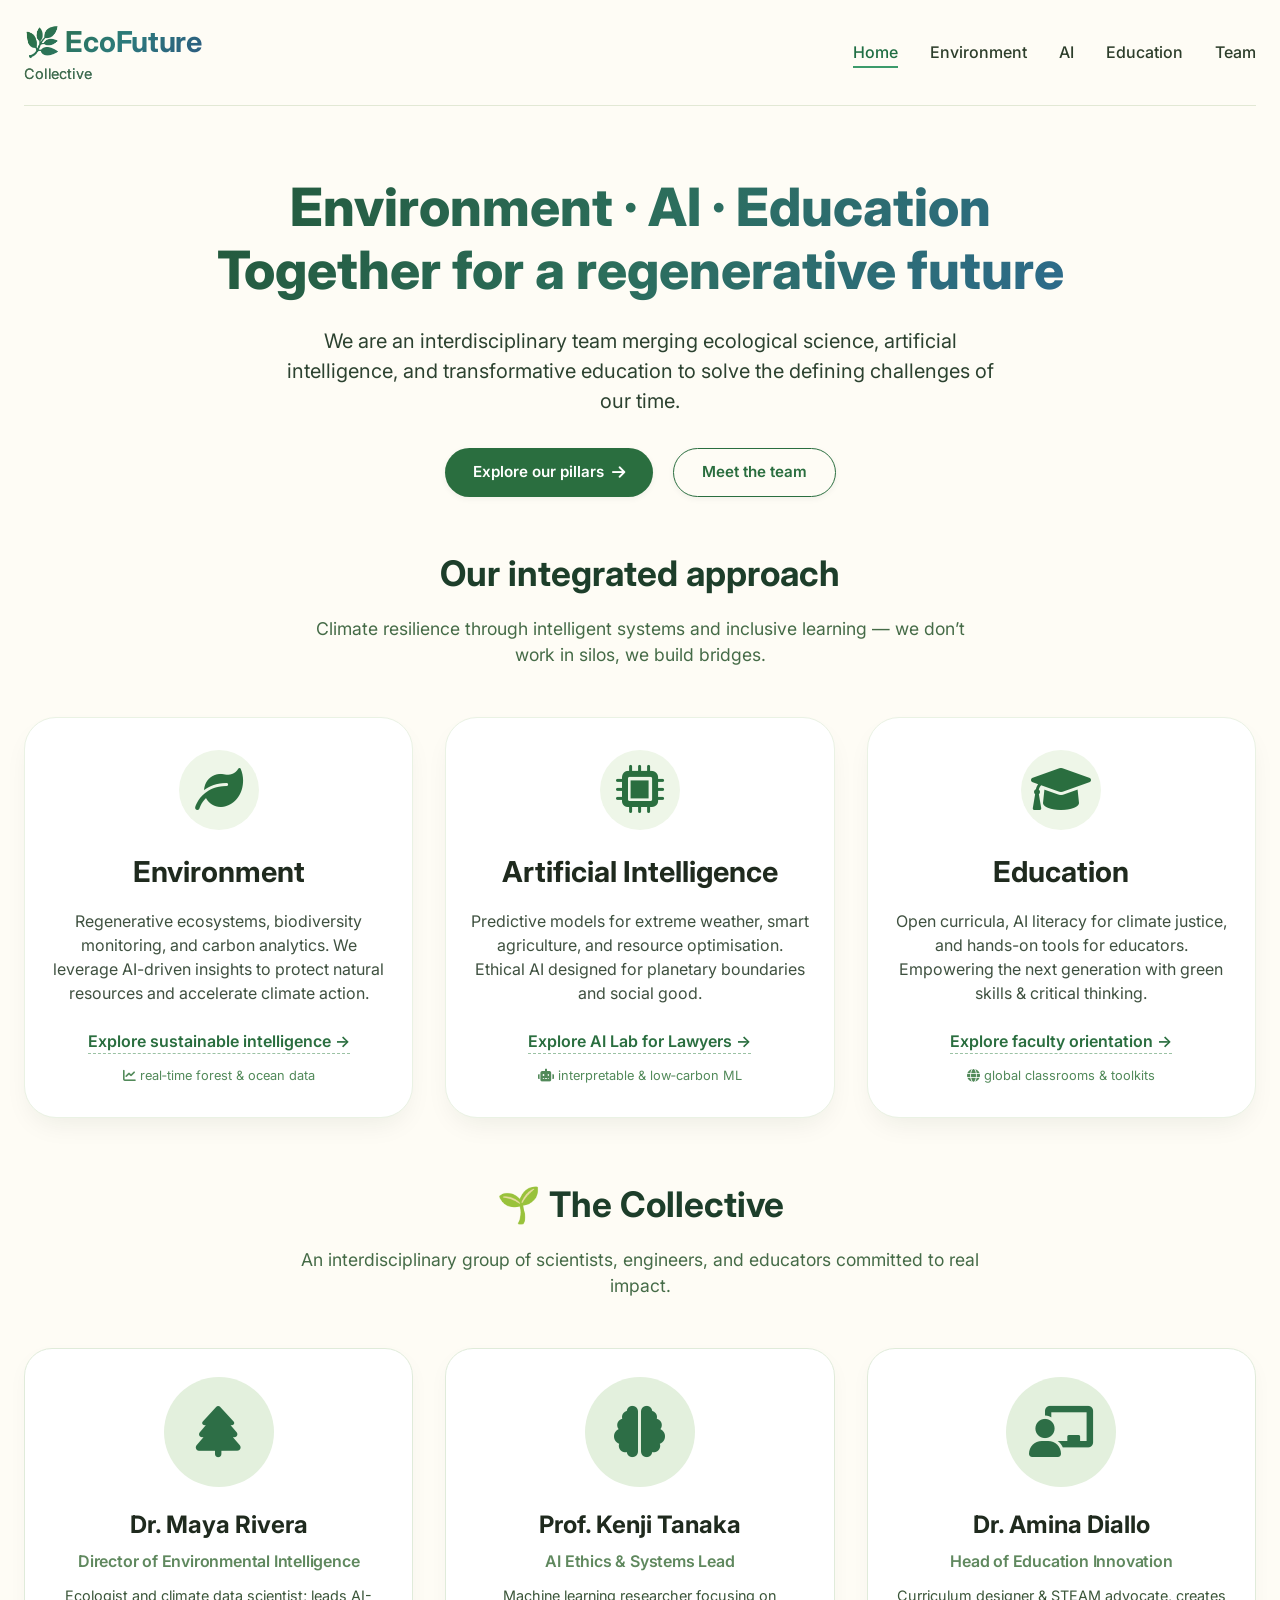
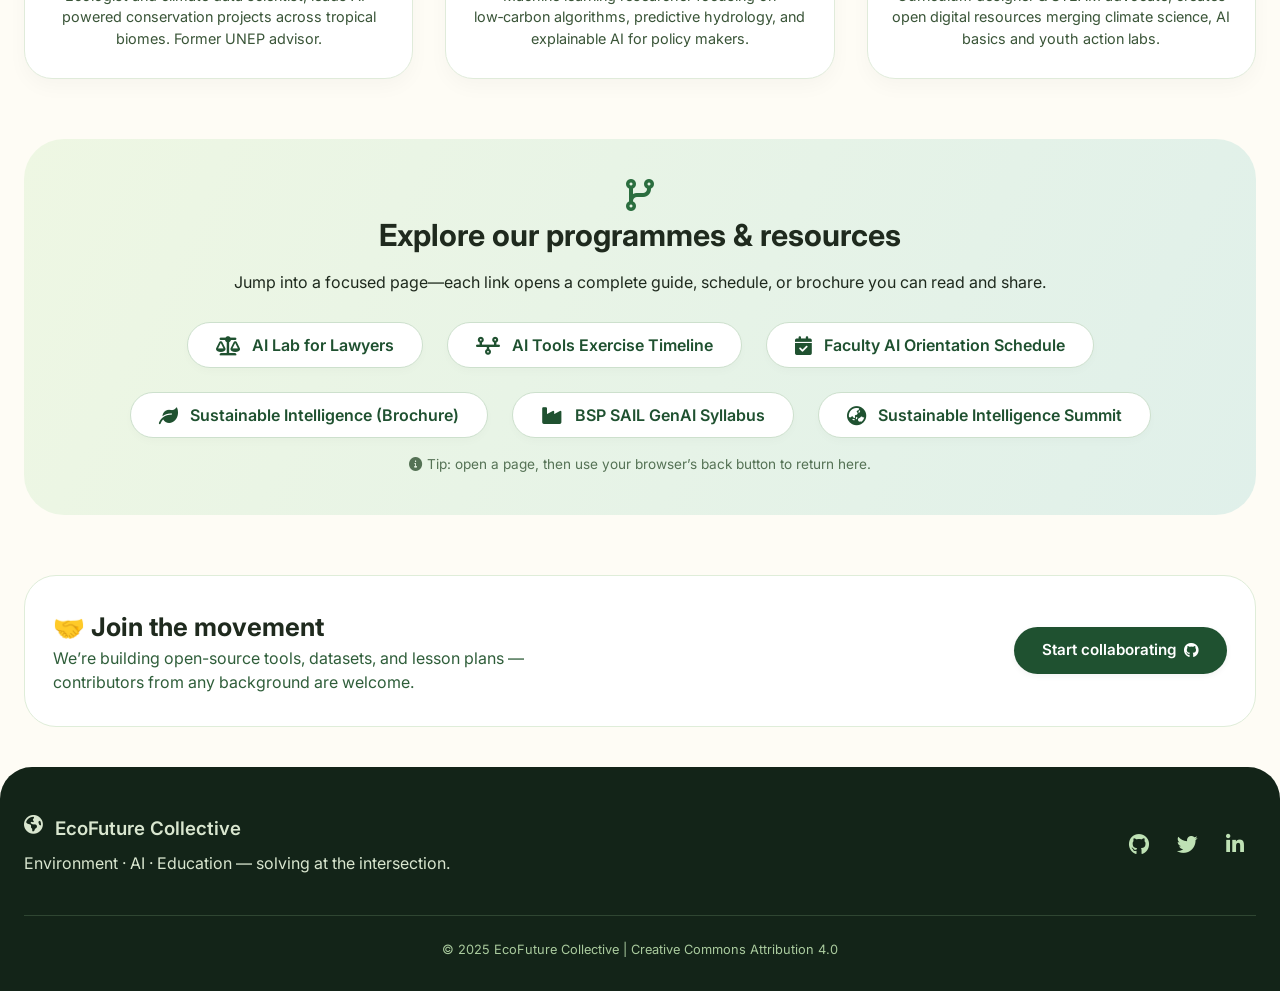
==== index.html @ 210dbbd4 "Update index.html" ====
<!DOCTYPE html>
<html lang="en">
<head>
  <meta charset="UTF-8">
  <meta name="viewport" content="width=device-width, initial-scale=1.0, viewport-fit=cover">
  <meta name="description" content="EcoFuture Collective — Bridging Environment, Artificial Intelligence, and Education to build a sustainable and inclusive future.">
  <meta name="theme-color" content="#1e3a2f">
  <title>EcoFuture Collective | Environment · AI · Education</title>
  <!-- Google Fonts & Font Awesome -->
  <link href="https://fonts.googleapis.com/css2?family=Inter:opsz,wght@14..32,300;14..32,400;14..32,500;14..32,600;14..32,700&display=swap" rel="stylesheet">
  <link rel="stylesheet" href="https://cdnjs.cloudflare.com/ajax/libs/font-awesome/6.0.0-beta3/css/all.min.css">
  <style>
    * {
      margin: 0;
      padding: 0;
      box-sizing: border-box;
    }

    body {
      font-family: 'Inter', sans-serif;
      background-color: #fefcf5;
      color: #1f2a1e;
      line-height: 1.5;
      scroll-behavior: smooth;
    }

    /* container utility */
    .container {
      max-width: 1280px;
      margin: 0 auto;
      padding: 0 24px;
    }

    /* header & navigation */
    .navbar {
      display: flex;
      justify-content: space-between;
      align-items: center;
      flex-wrap: wrap;
      padding: 20px 0;
      border-bottom: 1px solid #e2e8d5;
      background: rgba(254, 252, 245, 0.96);
      backdrop-filter: blur(2px);
      position: sticky;
      top: 0;
      z-index: 10;
    }

    .logo h1 {
      font-size: 1.8rem;
      font-weight: 700;
      background: linear-gradient(135deg, #2b6e3c, #2c7a7b, #2c5282);
      background-clip: text;
      -webkit-background-clip: text;
      color: transparent;
      letter-spacing: -0.3px;
    }
    .logo span {
      font-size: 0.9rem;
      font-weight: 400;
      background: none;
      color: #476b4b;
      display: block;
      letter-spacing: 0.2px;
    }

    .nav-links {
      display: flex;
      gap: 32px;
      list-style: none;
    }
    .nav-links a {
      text-decoration: none;
      font-weight: 500;
      color: #2d3e2b;
      transition: 0.2s ease;
      border-bottom: 2px solid transparent;
      padding-bottom: 4px;
    }
    .nav-links a:hover, .nav-links a.active {
      color: #1f6e43;
      border-bottom-color: #3c9b6b;
    }

    /* buttons & cards */
    .btn {
      display: inline-flex;
      align-items: center;
      gap: 8px;
      background-color: #2a6e3f;
      color: white;
      padding: 12px 28px;
      border-radius: 40px;
      font-weight: 600;
      text-decoration: none;
      transition: all 0.25s ease;
      border: none;
      cursor: pointer;
      font-size: 0.95rem;
      box-shadow: 0 2px 6px rgba(0,0,0,0.05);
    }
    .btn-outline {
      background: transparent;
      border: 1.5px solid #2a6e3f;
      color: #2a6e3f;
    }
    .btn-outline:hover {
      background: #2a6e3f10;
      transform: translateY(-2px);
      border-color: #1f5733;
    }
    .btn:hover {
      background-color: #1e5934;
      transform: translateY(-2px);
      box-shadow: 0 8px 18px rgba(32, 80, 40, 0.15);
    }

    /* hero */
    .hero {
      padding: 70px 0 50px;
      text-align: center;
    }
    .hero h2 {
      font-size: 3.3rem;
      font-weight: 800;
      line-height: 1.2;
      background: linear-gradient(125deg, #1f4f2d, #2c6e5c, #2e6a9e);
      background-clip: text;
      -webkit-background-clip: text;
      color: transparent;
      margin-bottom: 24px;
    }
    .hero p {
      font-size: 1.25rem;
      max-width: 720px;
      margin: 0 auto 32px;
      color: #2c4230;
    }
    .hero-btns {
      display: flex;
      gap: 20px;
      justify-content: center;
      flex-wrap: wrap;
    }

    /* section titles */
    .section-title {
      font-size: 2.2rem;
      font-weight: 700;
      margin-bottom: 16px;
      text-align: center;
      color: #1d3e2a;
    }
    .section-sub {
      text-align: center;
      max-width: 680px;
      margin: 0 auto 48px;
      color: #456b47;
      font-size: 1.1rem;
    }

    /* cards grid (3 pillars) */
    .cards-grid {
      display: grid;
      grid-template-columns: repeat(auto-fit, minmax(290px, 1fr));
      gap: 32px;
      margin: 20px 0 60px;
    }
    .pillar-card {
      background: white;
      border-radius: 32px;
      padding: 32px 24px;
      text-align: center;
      transition: all 0.3s ease;
      box-shadow: 0 12px 28px -8px rgba(0, 32, 0, 0.08);
      border: 1px solid #eaf2e4;
    }
    .pillar-card:hover {
      transform: translateY(-6px);
      box-shadow: 0 24px 38px -12px rgba(46, 87, 42, 0.18);
      border-color: #bfe0c9;
    }
    .pillar-icon {
      font-size: 3rem;
      margin-bottom: 20px;
      display: inline-block;
      background: #eef6e8;
      width: 80px;
      height: 80px;
      line-height: 80px;
      border-radius: 60px;
      color: #2a6e3f;
    }
    .pillar-card h3 {
      font-size: 1.8rem;
      font-weight: 700;
      margin-bottom: 16px;
    }
    .pillar-card p {
      color: #3f5140;
      margin-bottom: 24px;
    }
    .card-link {
      font-weight: 600;
      color: #2a6e3f;
      text-decoration: none;
      display: inline-flex;
      align-items: center;
      gap: 6px;
      border-bottom: 1px dashed #9bc2a4;
    }
    .card-link:hover {
      color: #134b2a;
      gap: 10px;
    }

    /* team section */
    .team-grid {
      display: grid;
      grid-template-columns: repeat(auto-fit, minmax(260px, 1fr));
      gap: 32px;
      margin: 40px 0 40px;
    }
    .team-card {
      background: #ffffffdd;
      backdrop-filter: blur(2px);
      background: white;
      border-radius: 28px;
      padding: 28px 20px;
      text-align: center;
      transition: 0.2s;
      box-shadow: 0 8px 20px rgba(0, 0, 0, 0.03);
      border: 1px solid #e0ebda;
    }
    .team-avatar {
      width: 110px;
      height: 110px;
      background: #e3f0dd;
      border-radius: 100px;
      display: flex;
      align-items: center;
      justify-content: center;
      margin: 0 auto 20px;
      font-size: 3.2rem;
      color: #2d6e46;
    }
    .team-card h4 {
      font-size: 1.5rem;
      font-weight: 700;
      margin-bottom: 6px;
    }
    .team-role {
      color: #5f885e;
      font-weight: 600;
      margin-bottom: 12px;
      letter-spacing: -0.2px;
    }
    .team-bio {
      font-size: 0.9rem;
      color: #3a5538;
    }

    /* callout - project pages index */
    .pages-index {
      background: linear-gradient(115deg, #eef7e3 0%, #e0f0ea 100%);
      border-radius: 40px;
      padding: 40px 32px;
      margin: 60px 0;
      text-align: center;
    }
    .pages-index h3 {
      font-size: 1.9rem;
      font-weight: 700;
      margin-bottom: 12px;
    }
    .badge-links {
      display: flex;
      flex-wrap: wrap;
      justify-content: center;
      gap: 24px;
      margin: 28px 0 12px;
    }
    .page-badge {
      background: white;
      padding: 10px 28px;
      border-radius: 80px;
      font-weight: 600;
      text-decoration: none;
      color: #1f5130;
      box-shadow: 0 4px 8px rgba(0,0,0,0.02);
      transition: all 0.2s;
      border: 1px solid #cde0cd;
      display: inline-flex;
      align-items: center;
      gap: 12px;
    }
    .page-badge i {
      font-size: 1.2rem;
    }
    .page-badge:hover {
      background: #1f4f2d;
      color: white;
      border-color: #1f4f2d;
      transform: translateY(-2px);
    }
    .info-note {
      font-size: 0.85rem;
      color: #557255;
      margin-top: 16px;
    }

    /* footer */
    footer {
      background: #132418;
      color: #d9e6cf;
      padding: 48px 0 32px;
      margin-top: 20px;
      border-radius: 32px 32px 0 0;
    }
    .footer-content {
      display: flex;
      justify-content: space-between;
      flex-wrap: wrap;
      gap: 30px;
      align-items: center;
    }
    .footer-links a {
      color: #bfe2b5;
      margin: 0 12px;
      text-decoration: none;
      font-size: 1.3rem;
      transition: 0.2s;
    }
    .footer-links a:hover {
      color: white;
    }
    .copyright {
      text-align: center;
      margin-top: 40px;
      font-size: 0.8rem;
      border-top: 1px solid #2f4632;
      padding-top: 24px;
      color: #aacb9e;
    }

    @media (max-width: 768px) {
      .navbar {
        flex-direction: column;
        gap: 12px;
      }
      .hero h2 {
        font-size: 2.2rem;
      }
      .section-title {
        font-size: 1.8rem;
      }
      .container {
        padding: 0 20px;
      }
      .badge-links {
        flex-direction: column;
        align-items: center;
      }
      .page-badge {
        width: 80%;
      }
    }
  </style>
</head>
<body>

<div class="container">
  <!-- header navigation -->
  <nav class="navbar">
    <div class="logo">
      <h1>🌿 EcoFuture <span>Collective</span></h1>
    </div>
    <ul class="nav-links">
      <li><a href="#" class="active">Home</a></li>
      <li><a href="#environment-page">Environment</a></li>
      <li><a href="#ai-page">AI</a></li>
      <li><a href="#education-page">Education</a></li>
      <li><a href="#team">Team</a></li>
    </ul>
  </nav>

  <!-- Hero section -->
  <section class="hero">
    <h2>Environment · AI · Education<br>Together for a regenerative future</h2>
    <p>We are an interdisciplinary team merging ecological science, artificial intelligence, and transformative education to solve the defining challenges of our time.</p>
    <div class="hero-btns">
      <a href="#pillars" class="btn">Explore our pillars <i class="fas fa-arrow-right"></i></a>
      <a href="#team" class="btn btn-outline">Meet the team</a>
    </div>
  </section>

  <!-- 3 Core Pillars: Environment, AI, Education (cards) -->
  <div id="pillars"></div>
  <div class="section-title">Our integrated approach</div>
  <div class="section-sub">Climate resilience through intelligent systems and inclusive learning — we don’t work in silos, we build bridges.</div>
  <div class="cards-grid">
    <!-- Environment card -->
    <div class="pillar-card" id="environment-page">
      <div class="pillar-icon"><i class="fas fa-leaf"></i></div>
      <h3>Environment</h3>
      <p>Regenerative ecosystems, biodiversity monitoring, and carbon analytics. We leverage AI-driven insights to protect natural resources and accelerate climate action.</p>
      <a href="sustainable_Intelligence.html" class="card-link">Explore sustainable intelligence →</a>
      <div style="margin-top: 12px; font-size:0.8rem; color:#528a5a;"><i class="fas fa-chart-line"></i> real‑time forest & ocean data</div>
    </div>
    <!-- AI card -->
    <div class="pillar-card" id="ai-page">
      <div class="pillar-icon"><i class="fas fa-microchip"></i></div>
      <h3>Artificial Intelligence</h3>
      <p>Predictive models for extreme weather, smart agriculture, and resource optimisation. Ethical AI designed for planetary boundaries and social good.</p>
      <a href="ai_lab_for_lawyers.html" class="card-link">Explore AI Lab for Lawyers →</a>
      <div style="margin-top: 12px; font-size:0.8rem; color:#528a5a;"><i class="fas fa-robot"></i> interpretable & low‑carbon ML</div>
    </div>
    <!-- Education card -->
    <div class="pillar-card" id="education-page">
      <div class="pillar-icon"><i class="fas fa-graduation-cap"></i></div>
      <h3>Education</h3>
      <p>Open curricula, AI literacy for climate justice, and hands-on tools for educators. Empowering the next generation with green skills & critical thinking.</p>
      <a href="faculty_ai_orientation_schedule_fixed.html" class="card-link">Explore faculty orientation →</a>
      <div style="margin-top: 12px; font-size:0.8rem; color:#528a5a;"><i class="fas fa-globe"></i> global classrooms & toolkits</div>
    </div>
  </div>

  <!-- Team section: environment + AI + education experts -->
  <div id="team"></div>
  <div class="section-title">🌱 The Collective</div>
  <div class="section-sub">An interdisciplinary group of scientists, engineers, and educators committed to real impact.</div>
  <div class="team-grid">
    <div class="team-card">
      <div class="team-avatar"><i class="fas fa-tree"></i></div>
      <h4>Dr. Maya Rivera</h4>
      <div class="team-role">Director of Environmental Intelligence</div>
      <div class="team-bio">Ecologist and climate data scientist; leads AI-powered conservation projects across tropical biomes. Former UNEP advisor.</div>
    </div>
    <div class="team-card">
      <div class="team-avatar"><i class="fas fa-brain"></i></div>
      <h4>Prof. Kenji Tanaka</h4>
      <div class="team-role">AI Ethics & Systems Lead</div>
      <div class="team-bio">Machine learning researcher focusing on low‑carbon algorithms, predictive hydrology, and explainable AI for policy makers.</div>
    </div>
    <div class="team-card">
      <div class="team-avatar"><i class="fas fa-chalkboard-user"></i></div>
      <h4>Dr. Amina Diallo</h4>
      <div class="team-role">Head of Education Innovation</div>
      <div class="team-bio">Curriculum designer & STEAM advocate, creates open digital resources merging climate science, AI basics and youth action labs.</div>
    </div>
  </div>

  <!-- INDEX / POINTS TO THE PAGES: explicit links to environment, AI, education pages (to be created) -->
  <div class="pages-index">
    <i class="fas fa-code-branch" style="font-size: 2rem; color:#2b6e3f;"></i>
    <h3>Explore our programmes & resources</h3>
    <p>Jump into a focused page—each link opens a complete guide, schedule, or brochure you can read and share.</p>
    <div class="badge-links">
      <a href="ai_lab_for_lawyers.html" class="page-badge"><i class="fas fa-scale-balanced"></i> AI Lab for Lawyers</a>
      <a href="ai_tools_exercise_timeline.html" class="page-badge"><i class="fas fa-timeline"></i> AI Tools Exercise Timeline</a>
      <a href="faculty_ai_orientation_schedule_fixed.html" class="page-badge"><i class="fas fa-calendar-check"></i> Faculty AI Orientation Schedule</a>
      <a href="sustainable_Intelligence.html" class="page-badge"><i class="fas fa-leaf"></i> Sustainable Intelligence (Brochure)</a>
      <a href="bsp_sail_genai_syllabus.html" class="page-badge"><i class="fas fa-industry"></i> BSP SAIL GenAI Syllabus</a>
      <a href="greenai_sustainable_intelligence_event.html" class="page-badge"><i class="fas fa-earth-asia"></i> Sustainable Intelligence Summit</a>
    </div>
    <div class="info-note">
      <i class="fas fa-info-circle"></i> Tip: open a page, then use your browser’s back button to return here.
    </div>
  </div>

  <!-- extra: mission & collaboration -->
  <div style="background: #ffffff; border-radius: 32px; padding: 32px 28px; margin: 20px 0 40px; border: 1px solid #dfedd9;">
    <div style="display: flex; flex-wrap: wrap; gap: 24px; align-items: center; justify-content: space-between;">
      <div>
        <h3 style="font-size: 1.6rem; font-weight: 700;">🤝 Join the movement</h3>
        <p style="color: #2f5e3a; max-width: 500px;">We’re building open-source tools, datasets, and lesson plans — contributors from any background are welcome.</p>
      </div>
      <a href="#" class="btn" style="background: #1f5130;">Start collaborating <i class="fab fa-github"></i></a>
    </div>
  </div>
</div>

<!-- footer with github hosting reference -->
<footer>
  <div class="container">
    <div class="footer-content">
      <div>
        <h3 style="font-weight: 600; display: flex; gap: 12px;"><i class="fas fa-globe-americas"></i> EcoFuture Collective</h3>
        <p style="margin-top: 8px;">Environment · AI · Education — solving at the intersection.</p>
      </div>
      <div class="footer-links">
        <a href="https://github.com/yourlab/ecofuture-index" target="_blank" aria-label="GitHub"><i class="fab fa-github"></i></a>
        <a href="#" aria-label="Twitter"><i class="fab fa-twitter"></i></a>
        <a href="#" aria-label="LinkedIn"><i class="fab fa-linkedin-in"></i></a>
      </div>
    </div>
    <div class="copyright">
      © 2025 EcoFuture Collective | Creative Commons Attribution 4.0
    </div>
  </div>
</footer>

<!-- tiny smooth scroll to avoid anchor jumps -->
<script>
  document.querySelectorAll('a[href^="#"]').forEach(anchor => {
    anchor.addEventListener('click', function(e) {
      const targetId = this.getAttribute('href');
      if (targetId === "#" || targetId === "") return;
      const targetElement = document.querySelector(targetId);
      if (targetElement) {
        e.preventDefault();
        targetElement.scrollIntoView({ behavior: 'smooth', block: 'start' });
      }
    });
  });
  // console note for GitHub Pages readiness
  console.log("Index — ready to host. Use the hub links to navigate to separate pages.");
</script>

</body>
</html>
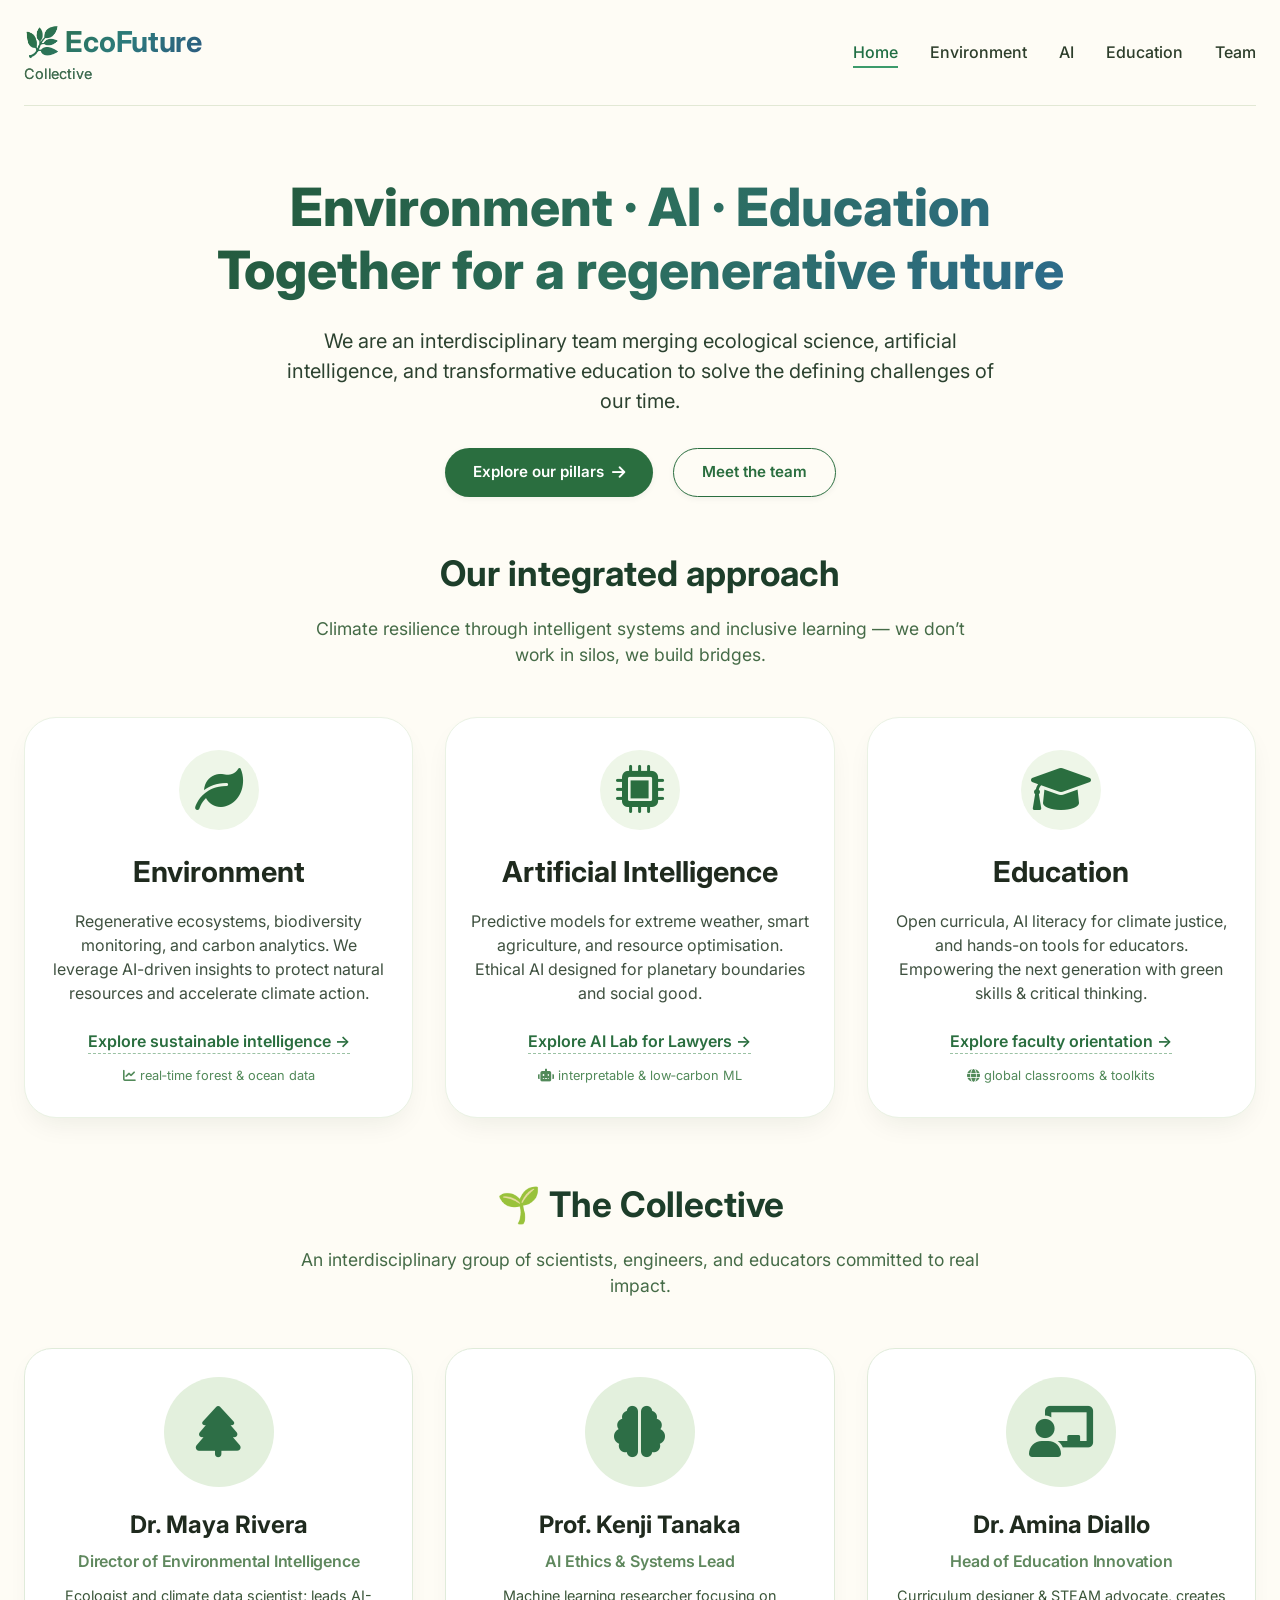
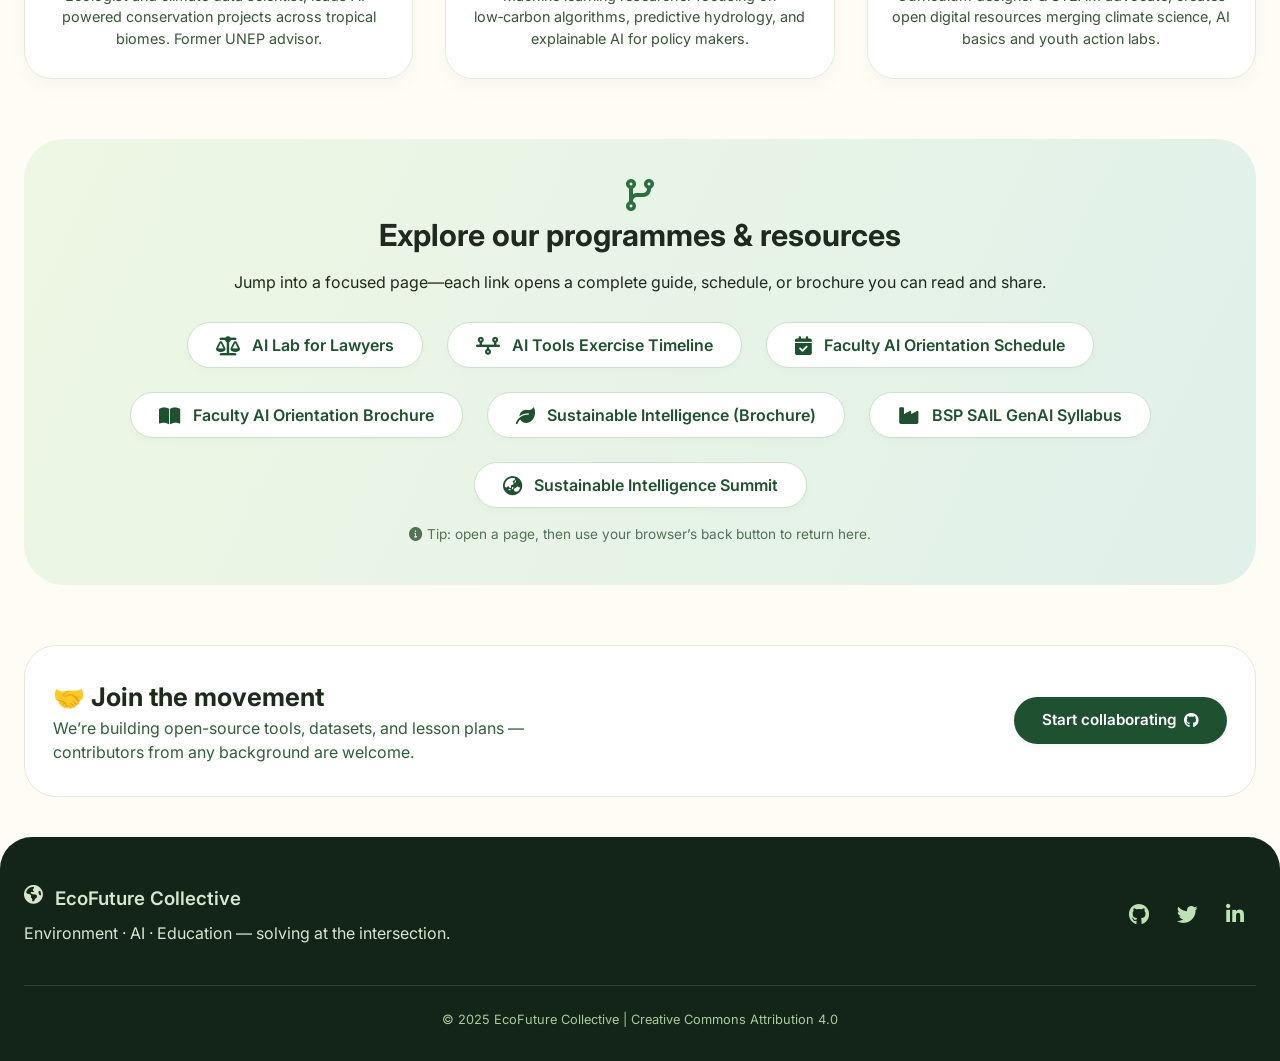
==== commit 8cd8b21b: "Update index.html" ====
--- a/index.html
+++ b/index.html
@@ -459,6 +459,7 @@
       <a href="ai_lab_for_lawyers.html" class="page-badge"><i class="fas fa-scale-balanced"></i> AI Lab for Lawyers</a>
       <a href="ai_tools_exercise_timeline.html" class="page-badge"><i class="fas fa-timeline"></i> AI Tools Exercise Timeline</a>
       <a href="faculty_ai_orientation_schedule_fixed.html" class="page-badge"><i class="fas fa-calendar-check"></i> Faculty AI Orientation Schedule</a>
+      <a href="faculty_ai_orientation_brochure.html" class="page-badge"><i class="fas fa-book-open"></i> Faculty AI Orientation Brochure</a>
       <a href="sustainable_Intelligence.html" class="page-badge"><i class="fas fa-leaf"></i> Sustainable Intelligence (Brochure)</a>
       <a href="bsp_sail_genai_syllabus.html" class="page-badge"><i class="fas fa-industry"></i> BSP SAIL GenAI Syllabus</a>
       <a href="greenai_sustainable_intelligence_event.html" class="page-badge"><i class="fas fa-earth-asia"></i> Sustainable Intelligence Summit</a>
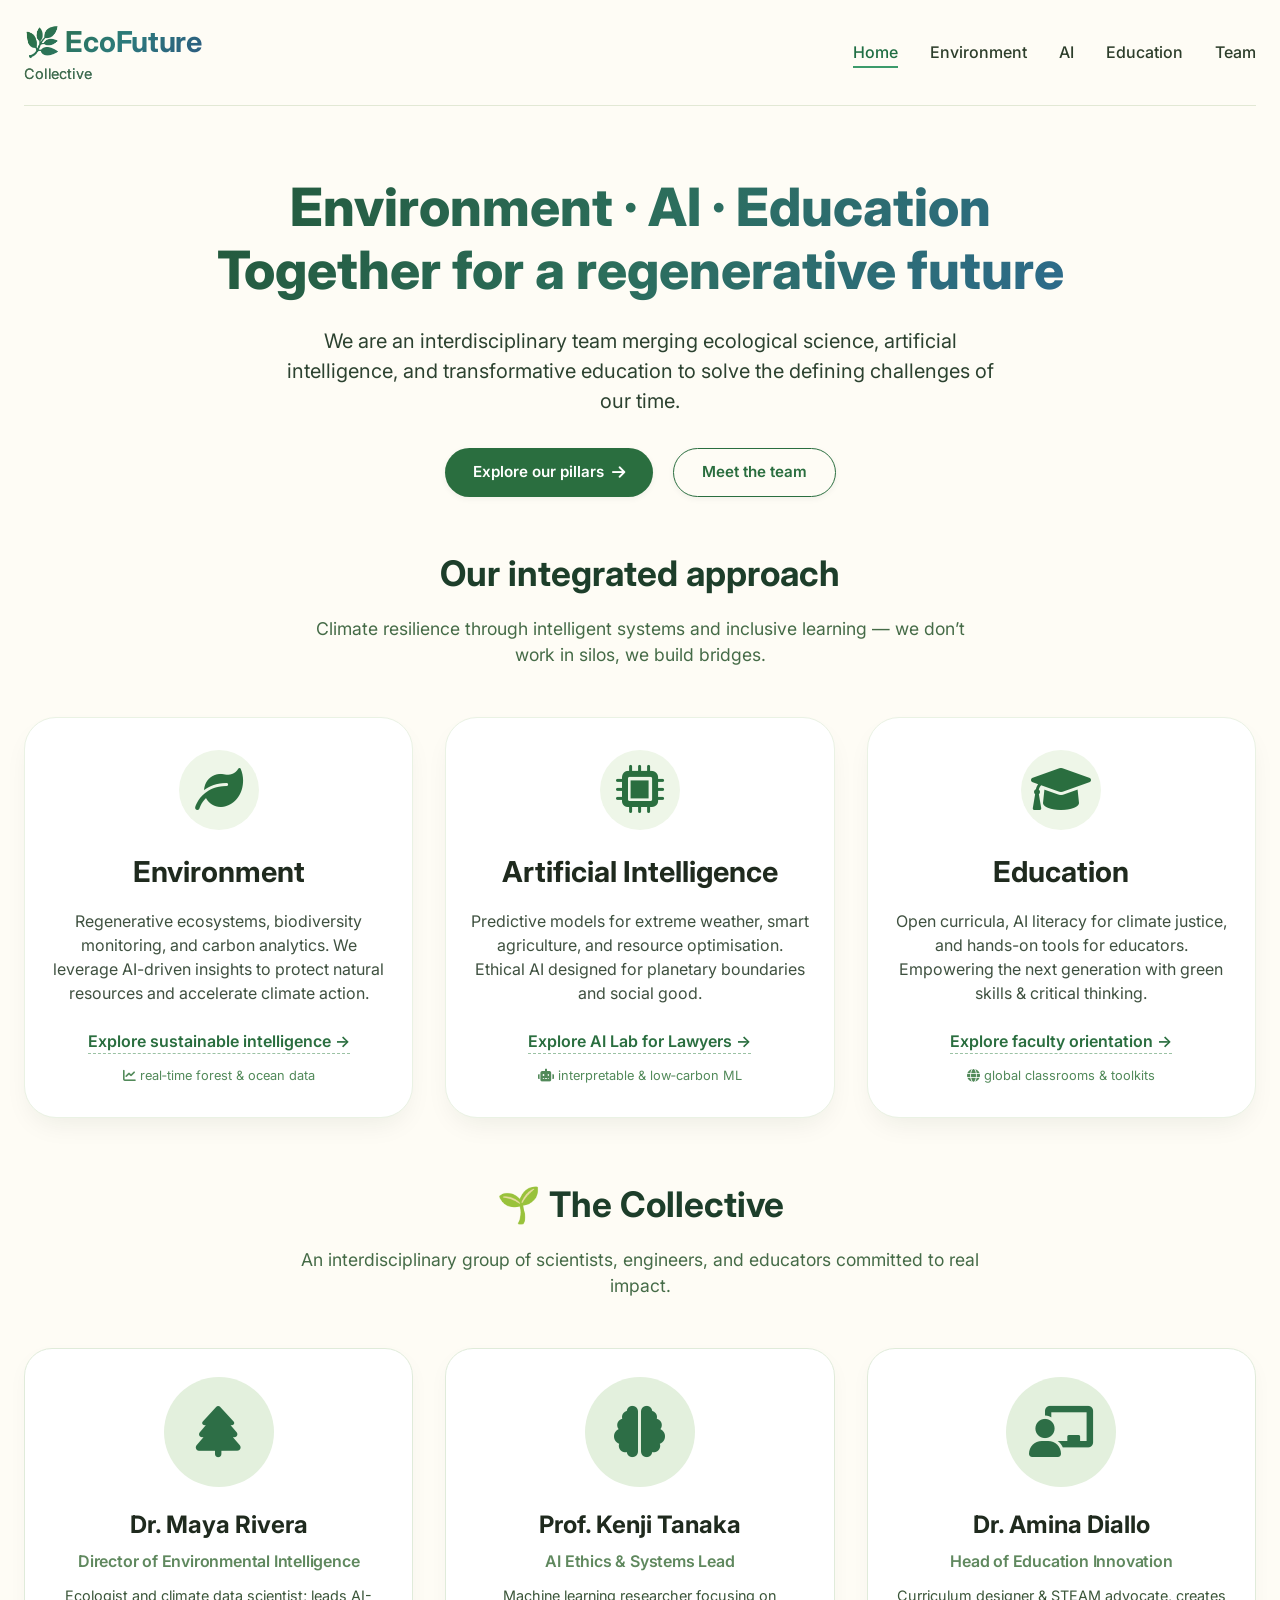
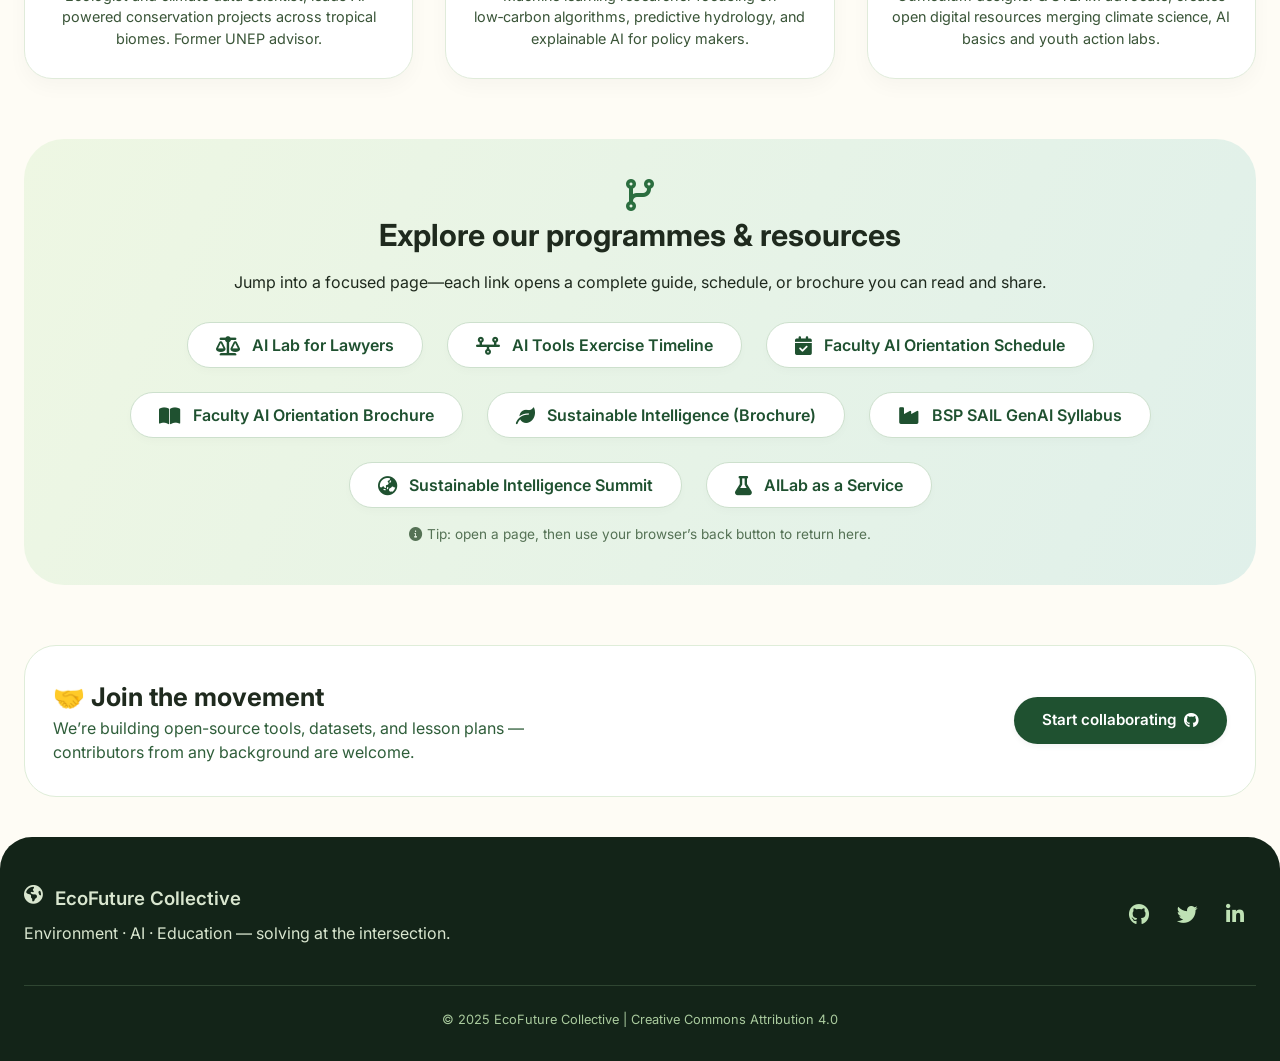
==== commit 57d8490b: "Update index.html" ====
--- a/index.html
+++ b/index.html
@@ -463,6 +463,7 @@
       <a href="sustainable_Intelligence.html" class="page-badge"><i class="fas fa-leaf"></i> Sustainable Intelligence (Brochure)</a>
       <a href="bsp_sail_genai_syllabus.html" class="page-badge"><i class="fas fa-industry"></i> BSP SAIL GenAI Syllabus</a>
       <a href="greenai_sustainable_intelligence_event.html" class="page-badge"><i class="fas fa-earth-asia"></i> Sustainable Intelligence Summit</a>
+      <a href="AILaaS.html" class="page-badge"><i class="fas fa-flask"></i> AILab as a Service</a>
     </div>
     <div class="info-note">
       <i class="fas fa-info-circle"></i> Tip: open a page, then use your browser’s back button to return here.
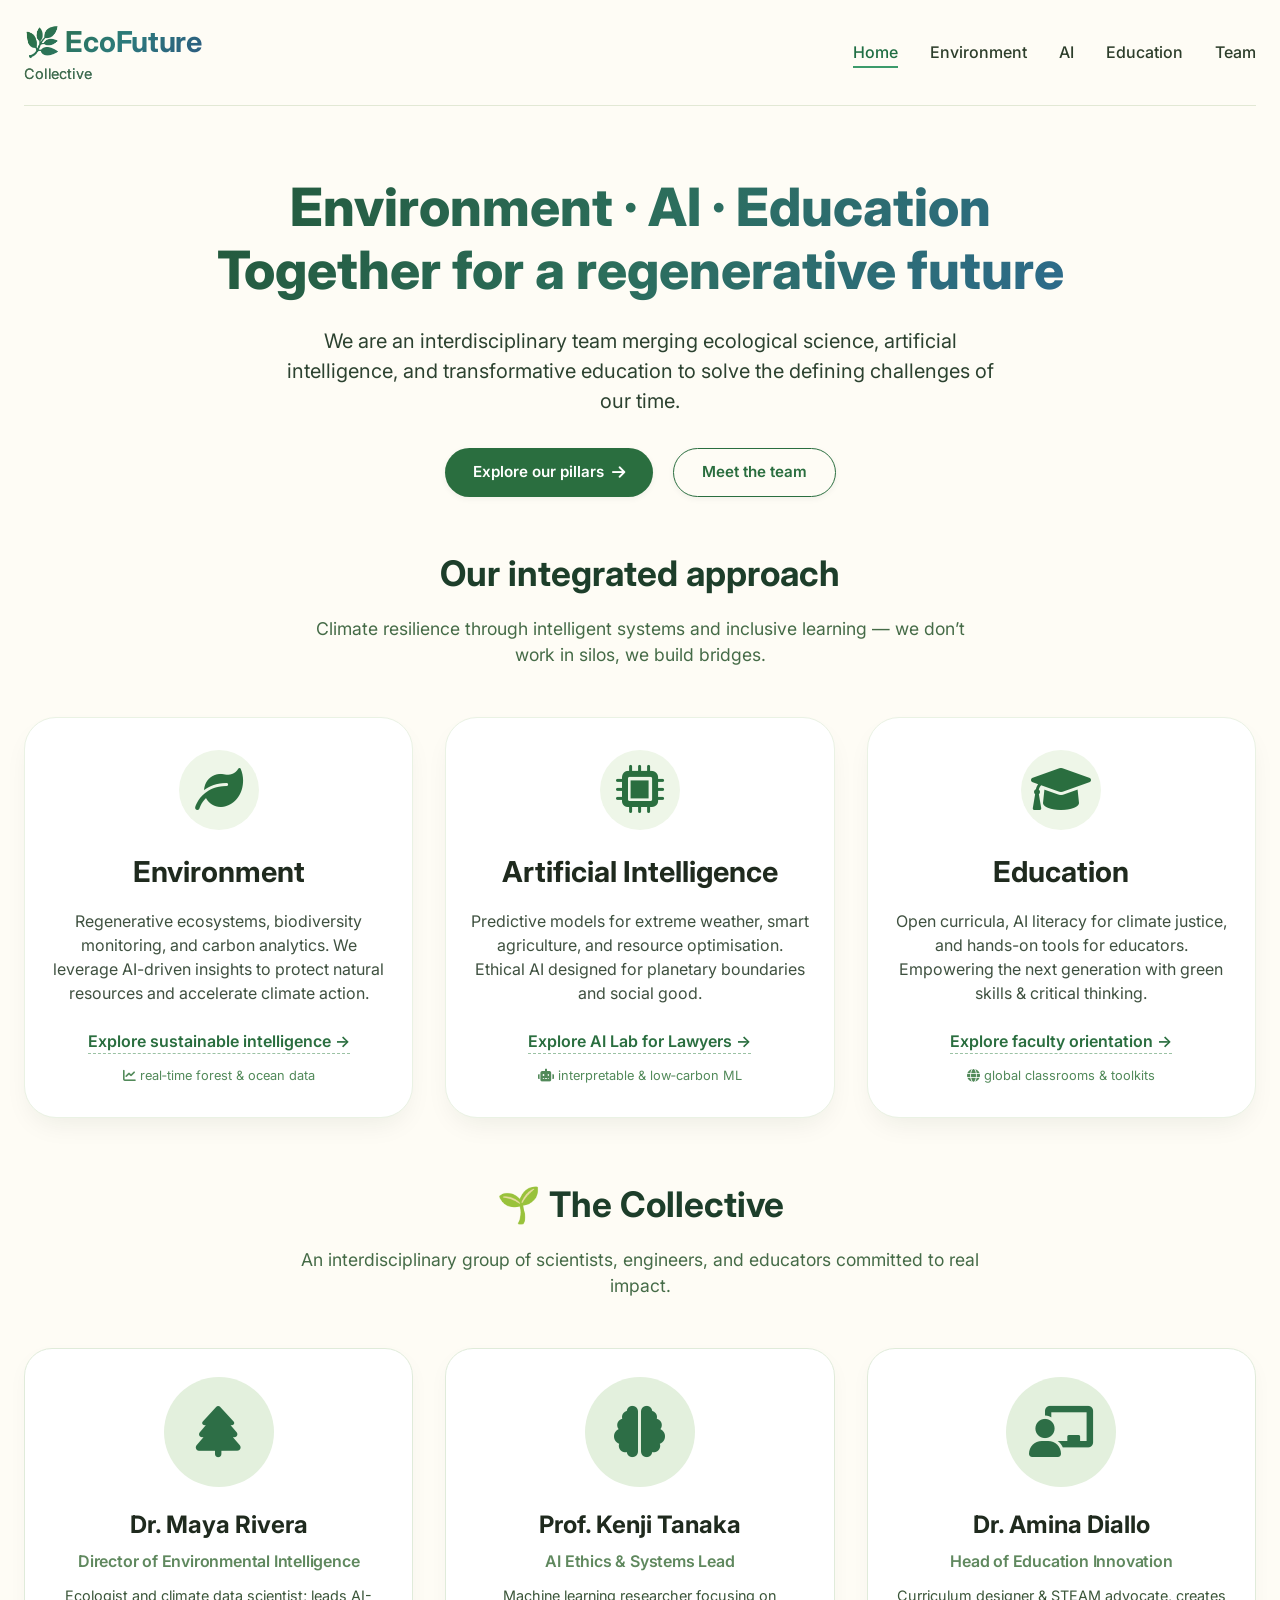
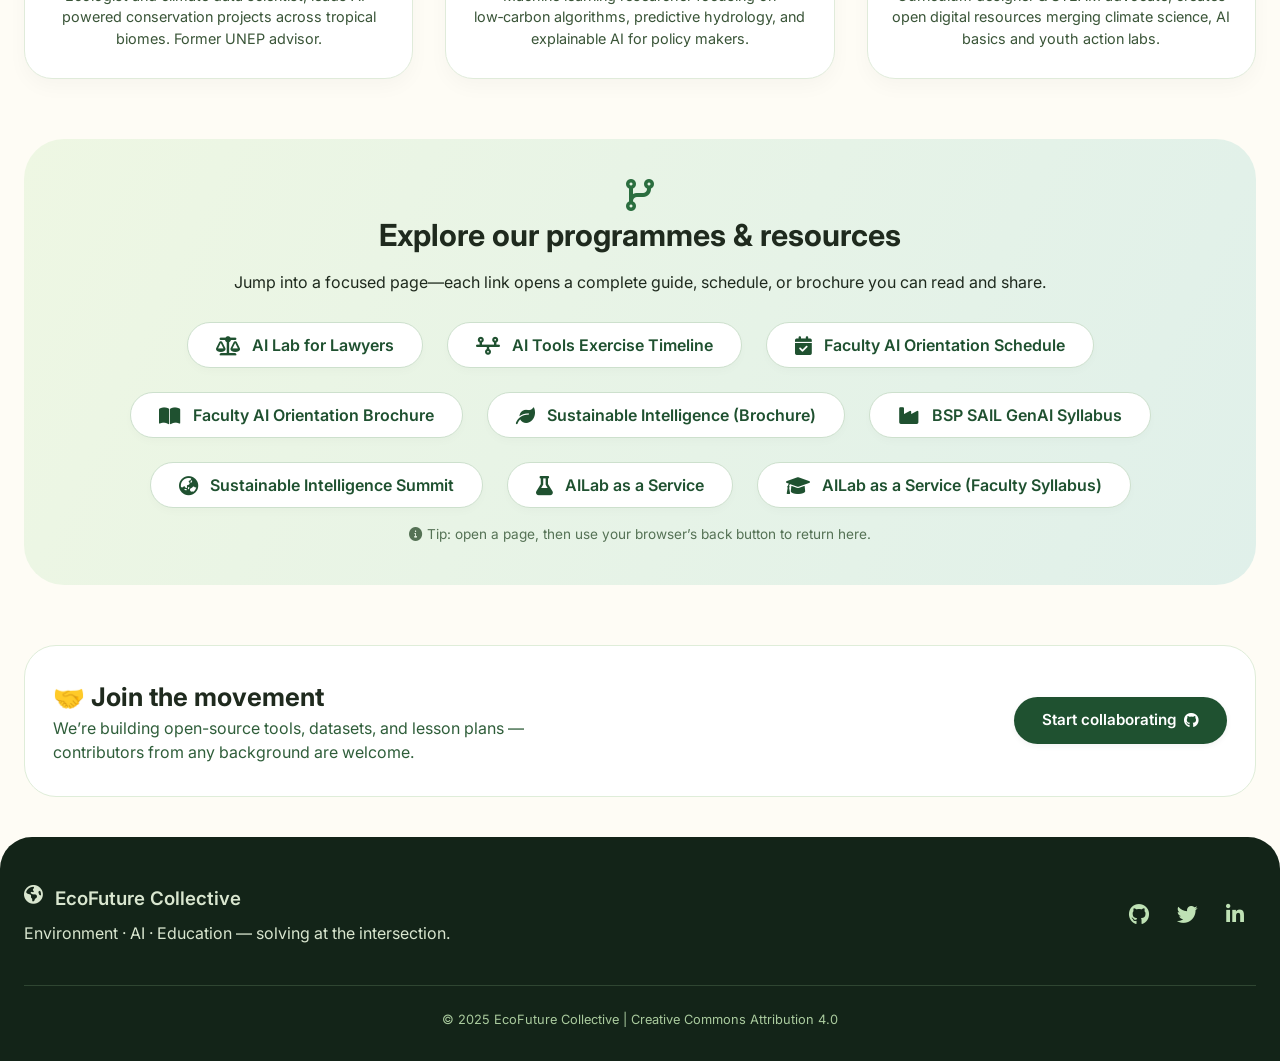
==== commit 81d9b627: "Update index.html" ====
--- a/index.html
+++ b/index.html
@@ -464,6 +464,7 @@
       <a href="bsp_sail_genai_syllabus.html" class="page-badge"><i class="fas fa-industry"></i> BSP SAIL GenAI Syllabus</a>
       <a href="greenai_sustainable_intelligence_event.html" class="page-badge"><i class="fas fa-earth-asia"></i> Sustainable Intelligence Summit</a>
       <a href="AILaaS.html" class="page-badge"><i class="fas fa-flask"></i> AILab as a Service</a>
+      <a href="AILab_as_a_Service_customer_centric_brochure_faculty_syllabus_updated.html" class="page-badge"><i class="fas fa-graduation-cap"></i> AILab as a Service (Faculty Syllabus)</a>
     </div>
     <div class="info-note">
       <i class="fas fa-info-circle"></i> Tip: open a page, then use your browser’s back button to return here.
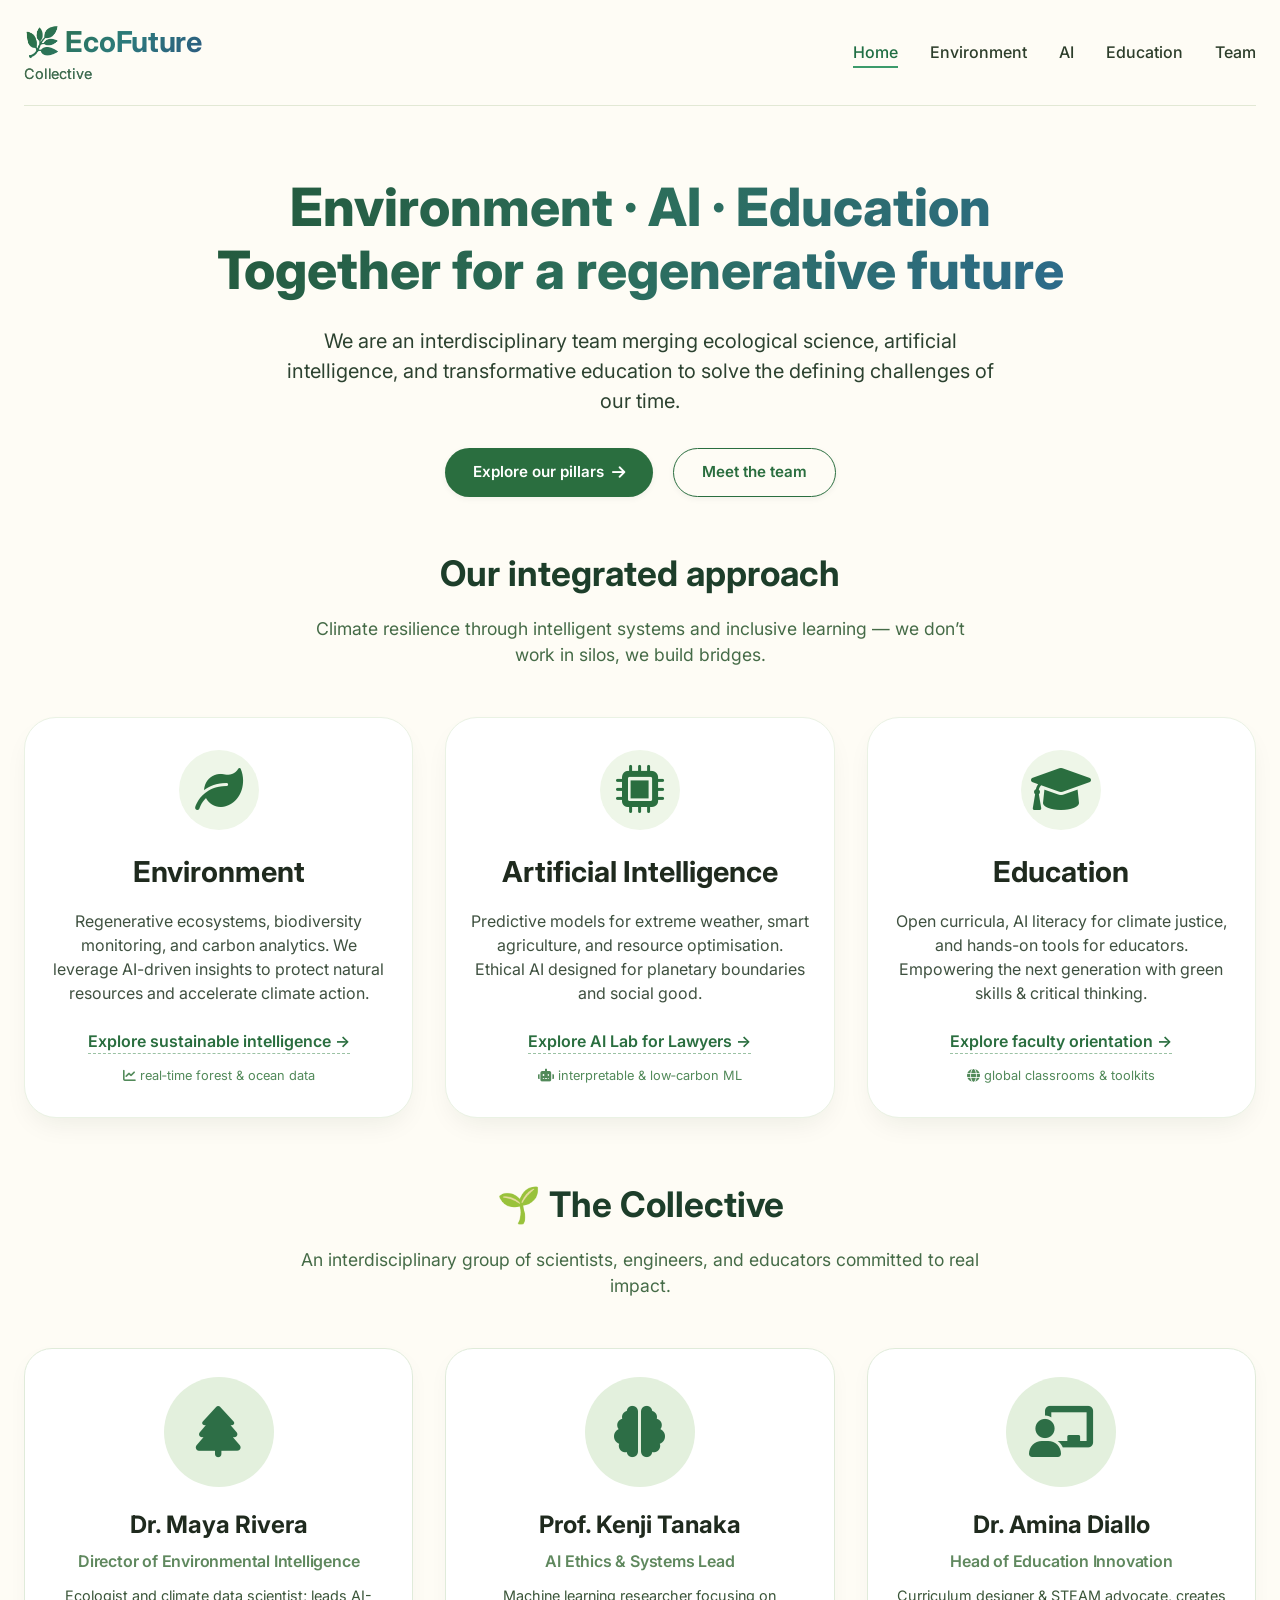
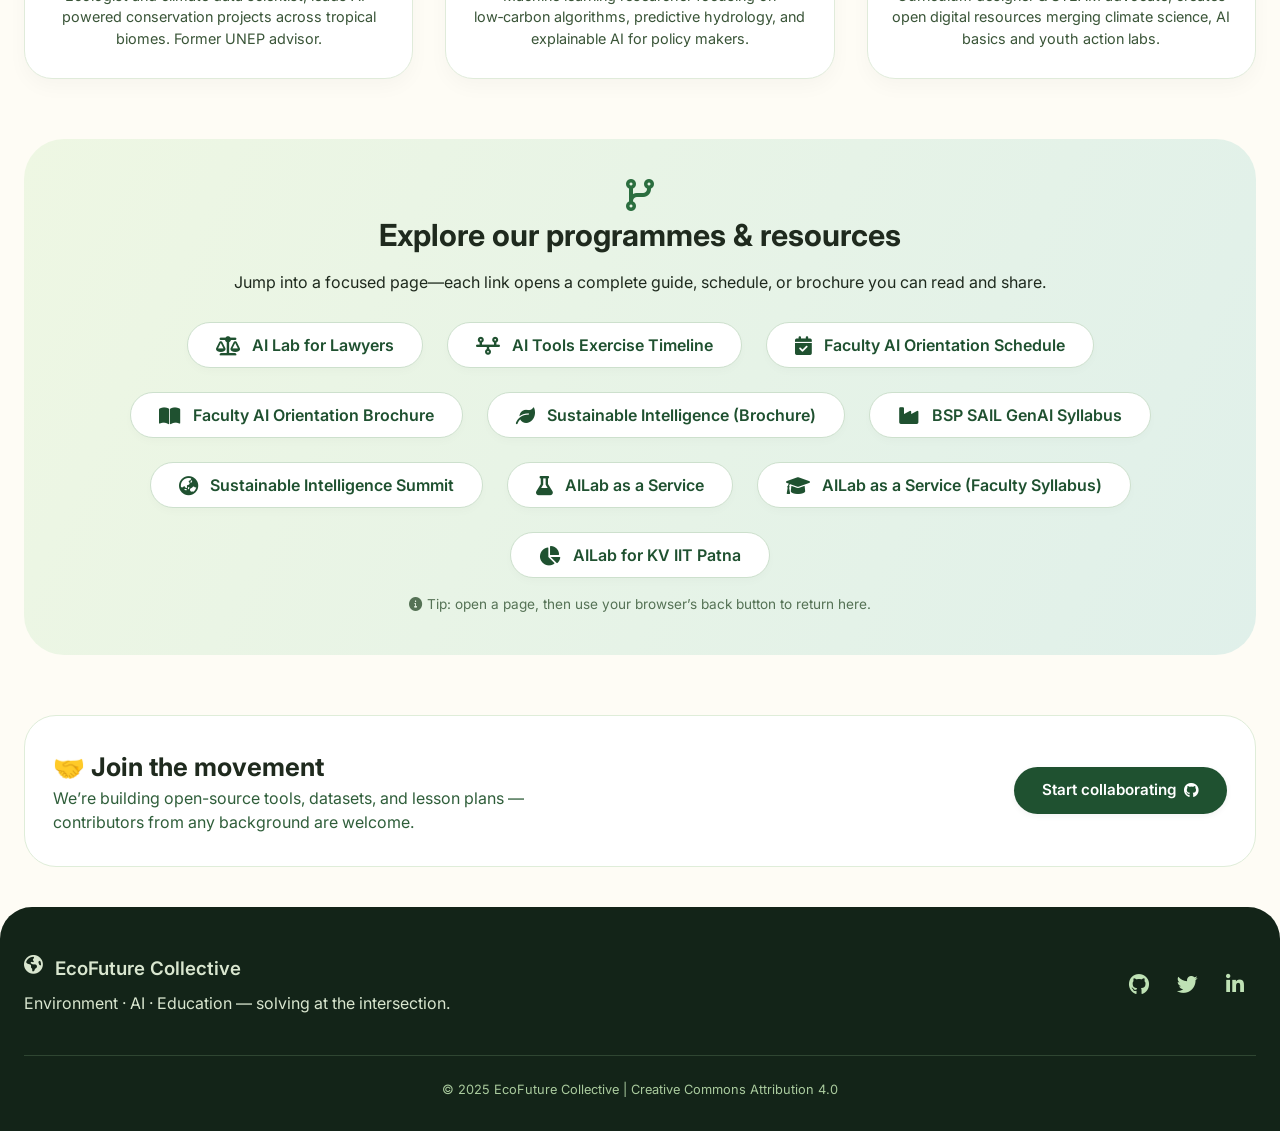
==== commit ad7834fa: "Update index.html" ====
--- a/index.html
+++ b/index.html
@@ -465,6 +465,7 @@
       <a href="greenai_sustainable_intelligence_event.html" class="page-badge"><i class="fas fa-earth-asia"></i> Sustainable Intelligence Summit</a>
       <a href="AILaaS.html" class="page-badge"><i class="fas fa-flask"></i> AILab as a Service</a>
       <a href="AILab_as_a_Service_customer_centric_brochure_faculty_syllabus_updated.html" class="page-badge"><i class="fas fa-graduation-cap"></i> AILab as a Service (Faculty Syllabus)</a>
+      <a href="ailab_infographic.html" class="page-badge"><i class="fas fa-chart-pie"></i> AILab for KV IIT Patna</a>
     </div>
     <div class="info-note">
       <i class="fas fa-info-circle"></i> Tip: open a page, then use your browser’s back button to return here.
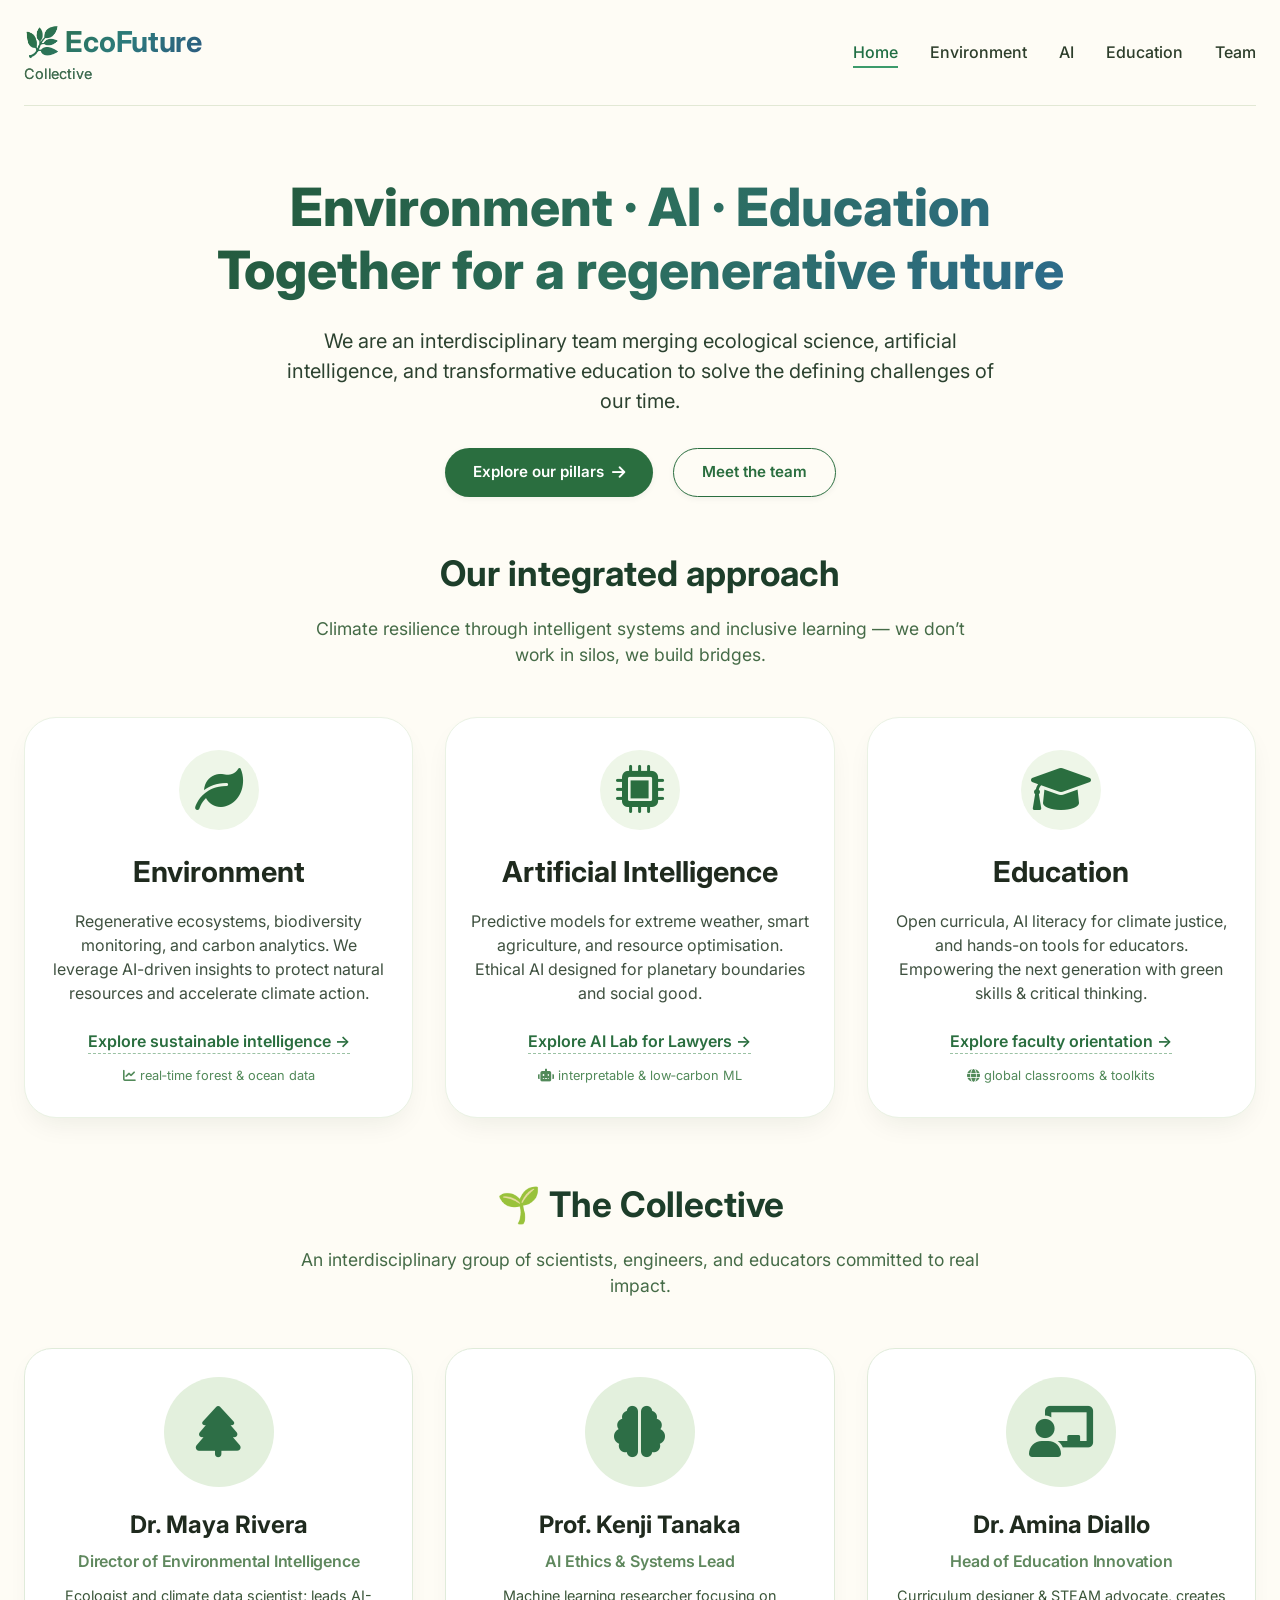
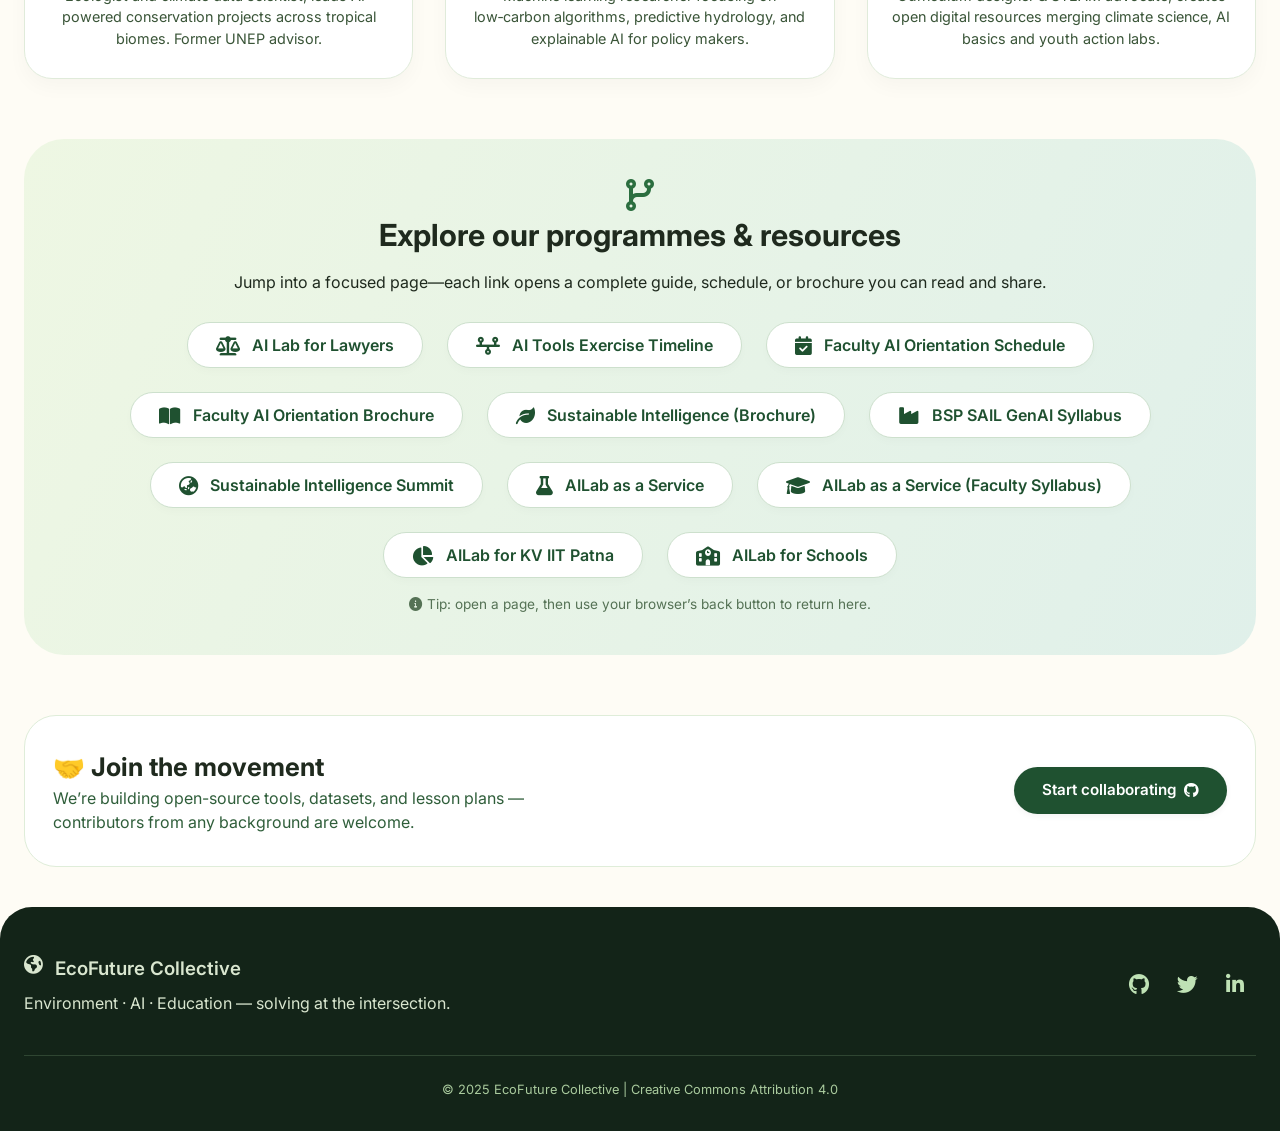
==== commit 4fe278d2: "Update index.html" ====
--- a/index.html
+++ b/index.html
@@ -466,6 +466,7 @@
       <a href="AILaaS.html" class="page-badge"><i class="fas fa-flask"></i> AILab as a Service</a>
       <a href="AILab_as_a_Service_customer_centric_brochure_faculty_syllabus_updated.html" class="page-badge"><i class="fas fa-graduation-cap"></i> AILab as a Service (Faculty Syllabus)</a>
       <a href="ailab_infographic.html" class="page-badge"><i class="fas fa-chart-pie"></i> AILab for KV IIT Patna</a>
+      <a href="AILab_School_Brochure.html" class="page-badge"><i class="fas fa-school"></i> AILab for Schools</a>
     </div>
     <div class="info-note">
       <i class="fas fa-info-circle"></i> Tip: open a page, then use your browser’s back button to return here.
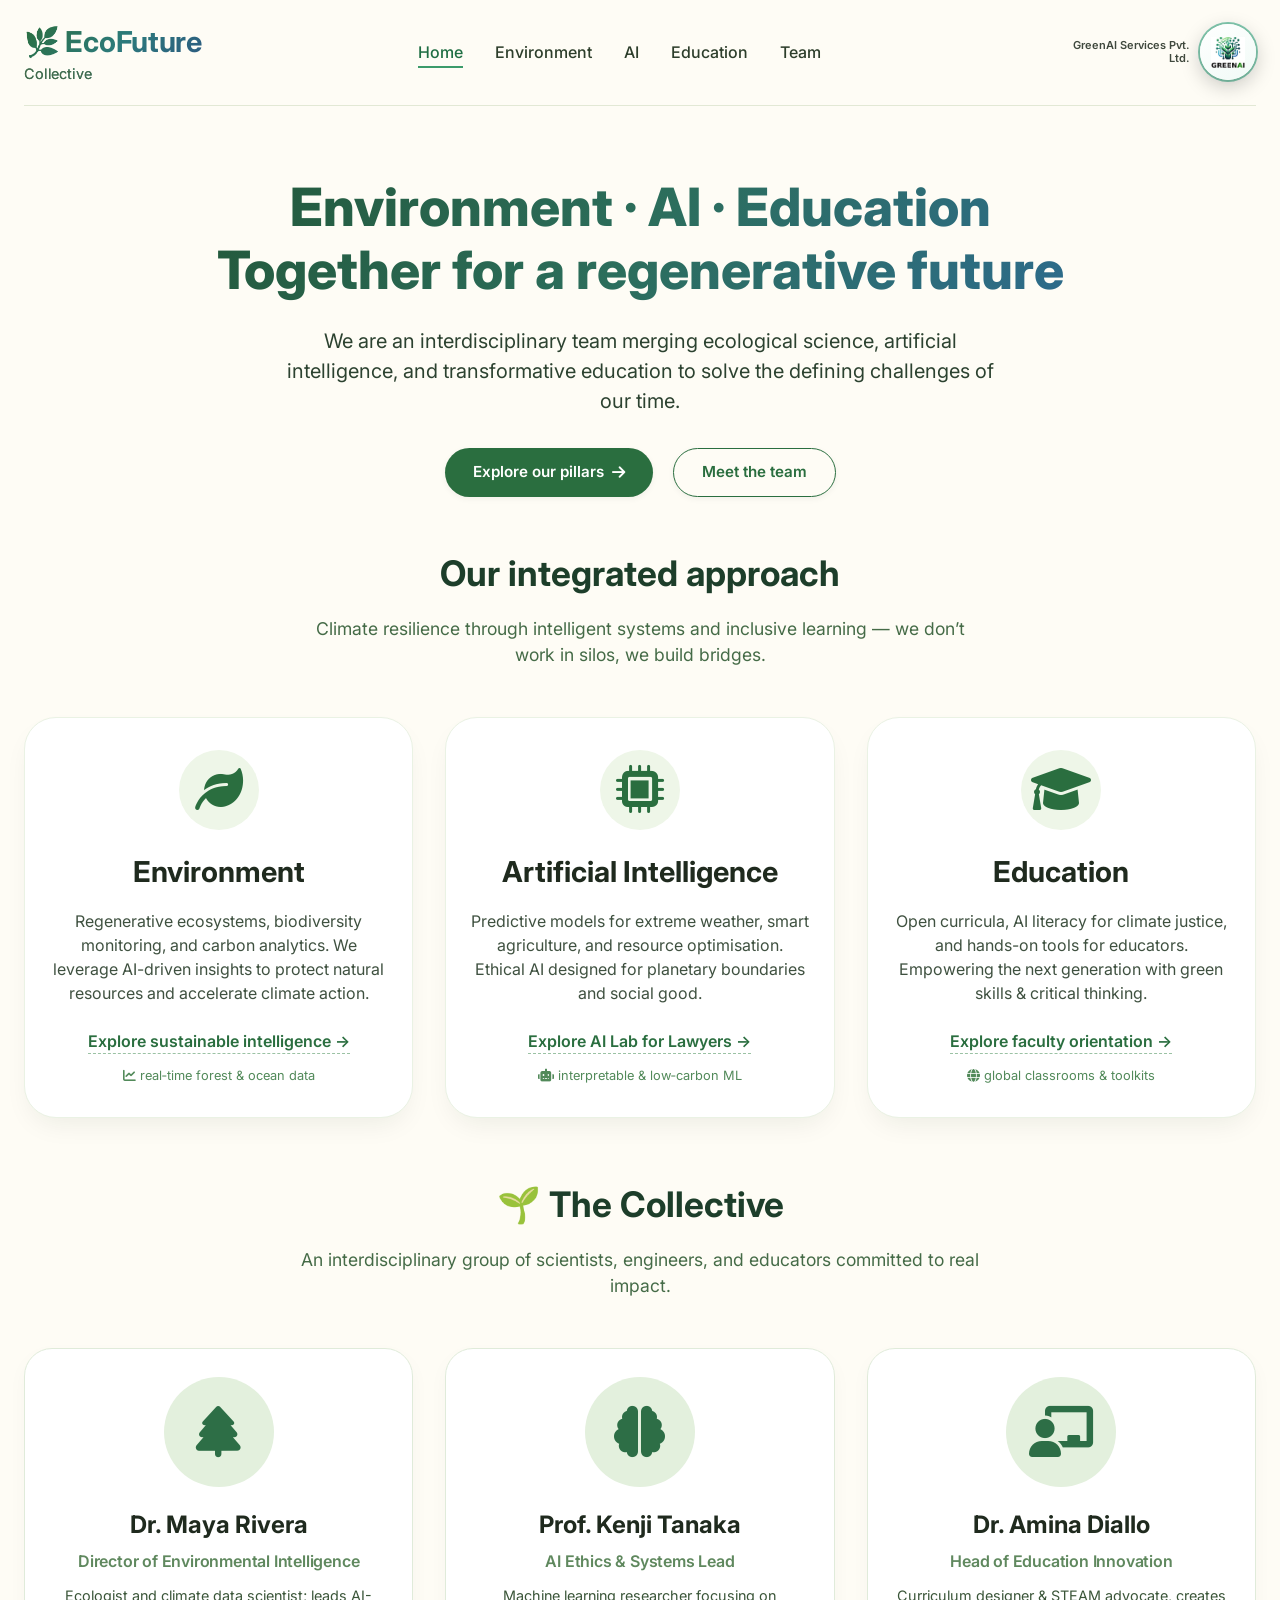
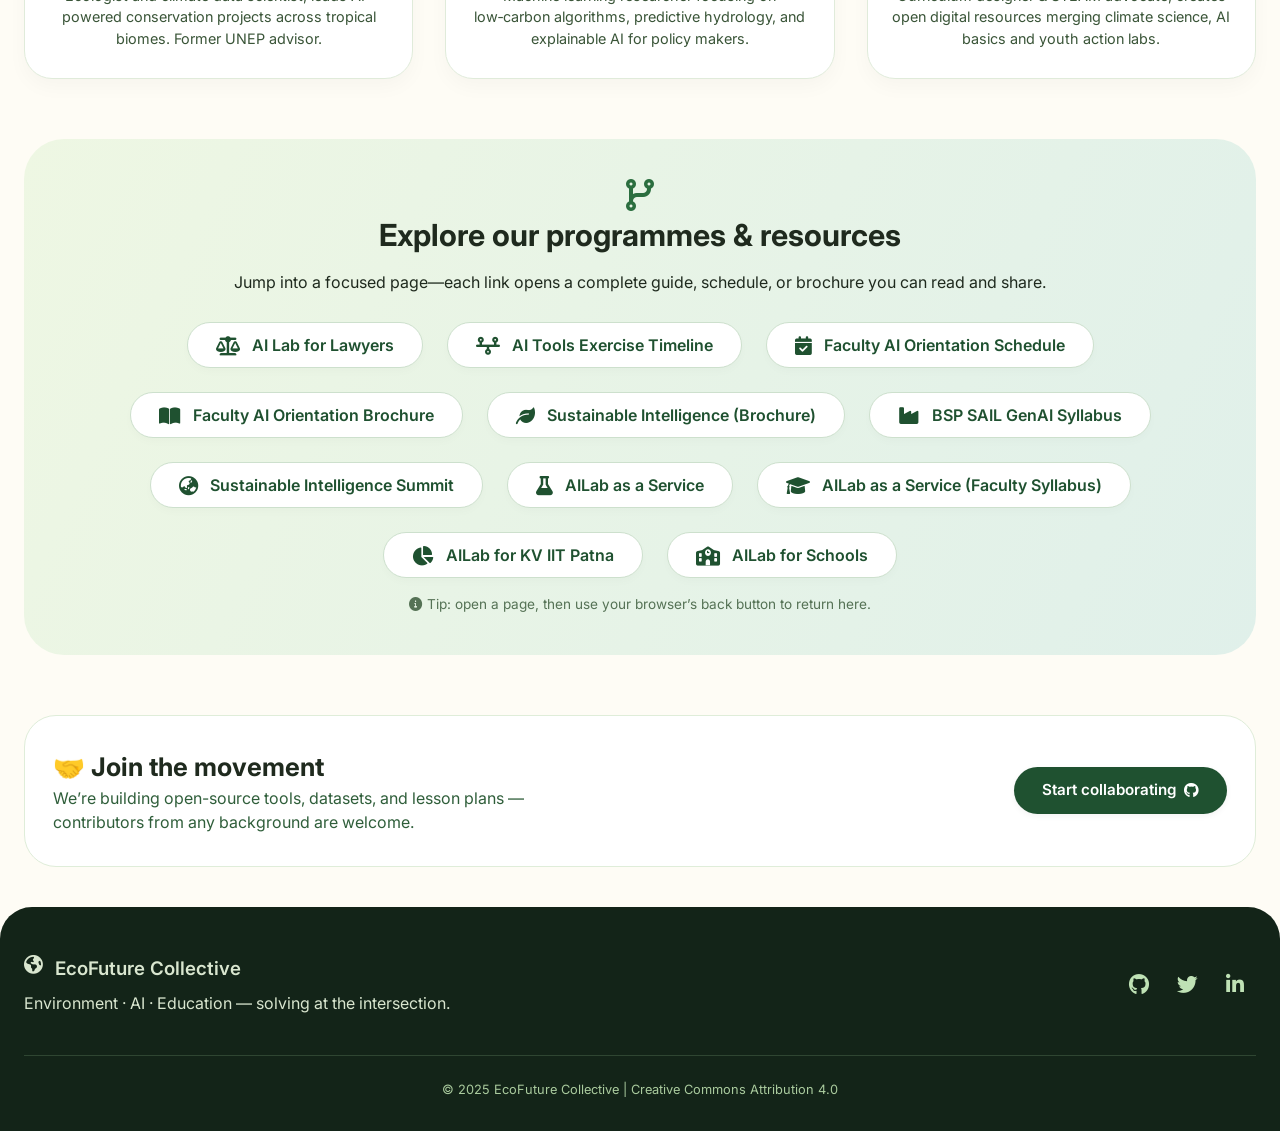
==== commit ec56397f: "Add files via upload" ====
--- a/index.html
+++ b/index.html
@@ -9,6 +9,8 @@
   <!-- Google Fonts & Font Awesome -->
   <link href="https://fonts.googleapis.com/css2?family=Inter:opsz,wght@14..32,300;14..32,400;14..32,500;14..32,600;14..32,700&display=swap" rel="stylesheet">
   <link rel="stylesheet" href="https://cdnjs.cloudflare.com/ajax/libs/font-awesome/6.0.0-beta3/css/all.min.css">
+  <link rel="stylesheet" href="greenai-brand-bar.css">
+  <link rel="preload" as="image" href="green_ai_logo_cropped.webp" type="image/webp">
   <style>
     * {
       margin: 0;
@@ -382,6 +384,15 @@
       <li><a href="#education-page">Education</a></li>
       <li><a href="#team">Team</a></li>
     </ul>
+    <div class="greenai-nav-brand">
+      <span class="greenai-brand-name-sm">GreenAI Services Pvt. Ltd.</span>
+      <a class="greenai-logo-circle greenai-logo-circle--sm" href="index.html" title="GreenAI Services Pvt. Ltd." aria-label="GreenAI Services Pvt. Ltd.">
+        <picture>
+          <source srcset="green_ai_logo_cropped.webp" type="image/webp">
+          <img src="green_ai_logo_cropped.jpeg" alt="" width="308" height="282" decoding="async">
+        </picture>
+      </a>
+    </div>
   </nav>
 
   <!-- Hero section -->
@@ -523,4 +534,4 @@
 </script>
 
 </body>
-</html>
+</html>
--- a/greenai-brand-bar.css
+++ b/greenai-brand-bar.css
@@ -0,0 +1,132 @@
+/* GreenAI Services — shared circular logo & top brand bar */
+
+.greenai-brand-bar {
+  position: sticky;
+  top: 0;
+  z-index: 1000;
+  display: flex;
+  align-items: center;
+  justify-content: space-between;
+  gap: 12px;
+  padding: 10px 20px;
+  background: linear-gradient(90deg, #085041 0%, #0d6b54 100%);
+  border-bottom: 1px solid rgba(255, 255, 255, 0.12);
+  box-shadow: 0 4px 20px rgba(0, 0, 0, 0.12);
+}
+
+.greenai-brand-home {
+  color: rgba(255, 255, 255, 0.88);
+  text-decoration: none;
+  font-size: 13px;
+  font-weight: 600;
+  display: inline-flex;
+  align-items: center;
+  gap: 6px;
+  white-space: nowrap;
+}
+.greenai-brand-home:hover { color: #fff; text-decoration: underline; }
+
+.greenai-brand-right {
+  display: flex;
+  align-items: center;
+  gap: 12px;
+  margin-left: auto;
+}
+
+.greenai-brand-name {
+  color: rgba(255, 255, 255, 0.92);
+  font-size: 12px;
+  font-weight: 600;
+  letter-spacing: 0.02em;
+  line-height: 1.3;
+  text-align: right;
+  max-width: 200px;
+}
+
+.greenai-nav-brand {
+  display: flex;
+  align-items: center;
+  gap: 10px;
+  margin-left: 12px;
+  flex-shrink: 0;
+}
+
+.greenai-brand-name-sm {
+  color: inherit;
+  font-size: 11px;
+  font-weight: 600;
+  line-height: 1.25;
+  max-width: 140px;
+  text-align: right;
+  opacity: 0.85;
+}
+
+/* Circular logo — full image fits inside circle (no corner clipping) */
+.greenai-logo-circle {
+  width: 64px;
+  height: 64px;
+  border-radius: 50%;
+  overflow: hidden;
+  background: linear-gradient(145deg, #ffffff 0%, #f0faf6 100%);
+  padding: 5px;
+  flex-shrink: 0;
+  display: inline-flex;
+  align-items: center;
+  justify-content: center;
+  text-decoration: none;
+  box-shadow:
+    0 6px 20px rgba(0, 0, 0, 0.22),
+    0 0 0 2px rgba(29, 158, 117, 0.55),
+    0 0 0 5px rgba(255, 255, 255, 0.1);
+  transition: transform 0.2s ease, box-shadow 0.2s ease;
+}
+.greenai-logo-circle:hover {
+  transform: scale(1.05);
+  box-shadow:
+    0 8px 24px rgba(0, 0, 0, 0.28),
+    0 0 0 2px #ef9f27,
+    0 0 0 5px rgba(239, 159, 39, 0.18);
+}
+/* ~72% keeps rectangular logo inside the inscribed circle (308×282 asset) */
+.greenai-logo-circle picture {
+  width: 72%;
+  height: 72%;
+  display: block;
+}
+.greenai-logo-circle img {
+  width: 100%;
+  height: 100%;
+  display: block;
+  object-fit: contain;
+  object-position: center;
+}
+
+.greenai-logo-circle--lg {
+  width: 96px;
+  height: 96px;
+  padding: 6px;
+}
+.greenai-logo-circle--lg picture {
+  width: 74%;
+  height: 74%;
+}
+
+.greenai-logo-circle--sm {
+  width: 56px;
+  height: 56px;
+  padding: 4px;
+}
+.greenai-logo-circle--sm picture {
+  width: 70%;
+  height: 70%;
+}
+
+@media (max-width: 600px) {
+  .greenai-brand-name { display: none; }
+  .greenai-brand-name-sm { display: none; }
+  .greenai-logo-circle--lg { width: 80px; height: 80px; }
+}
+
+@media print {
+  .greenai-brand-bar { display: none !important; }
+}
